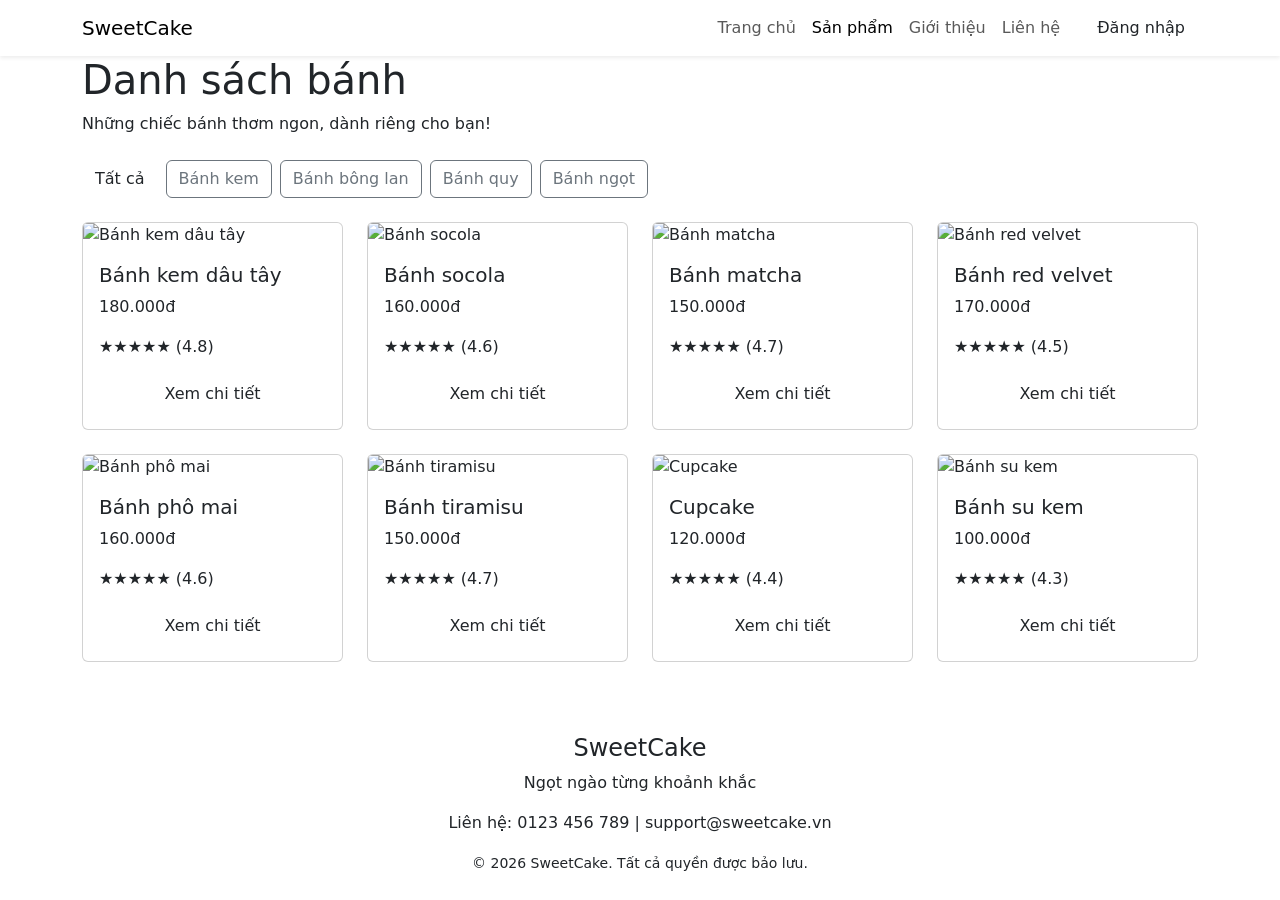
==== web-ban-banh-ngot/HTML/pages/chi-tiet-banh.html @ 32b467d9 "feat: Trang san pham" ====
<!DOCTYPE html>
<html lang="en">
<head>
    <meta charset="UTF-8">
    <meta name="viewport" content="width=device-width, initial-scale=1.0">
    <title>Chi tiết bánh - SweetCake</title>

    <link href="CSS/bootstrap.min.css" rel="stylesheet">
    <link rel="stylesheet" href="CSS/style.css">
</head>
<body>

    <nav class="navbar navbar-expand-lg navbar-light bg-white shadow-sm">
        <div class="container">
            <a class="navbar-brand logo" href="index.html">SweetCake</a>

            <button class="navbar-toggler" type="button"
                    data-bs-toggle="collapse" data-bs-target="#menu">
                <span class="navbar-toggler-icon"></span>
            </button>

            <div class="collapse navbar-collapse" id="menu">
                <ul class="navbar-nav ms-auto">
                    <li class="nav-item">
                        <a class="nav-link" href="index.html">Trang chủ</a>
                    </li>
                    <li class="nav-item">
                        <a class="nav-link active" href="danh-sach-banh.html">Sản phẩm</a>
                    </li>
                    <li class="nav-item">
                        <a class="nav-link" href="#">Giới thiệu</a>
                    </li>
                    <li class="nav-item">
                        <a class="nav-link" href="#">Liên hệ</a>
                    </li>
                </ul>

                <a href="#" class="btn btn-pink ms-lg-3">Đăng nhập</a>
            </div>
        </div>
    </nav>

    <div class="container mt-4">
        <p>
            <a href="index.html" class="text-decoration-none">Trang chủ</a>
            /
            <a href="danh-sach-banh.html" class="text-decoration-none">Sản phẩm</a>
            /
            <span id="duongDan">Chi tiết bánh</span>
        </p>
    </div>

    <div class="container my-4">
        <div class="row g-4">

            <div class="col-md-6">
                <div class="detail-image">
                    <img id="anhBanh"
                         src="https://images.unsplash.com/photo-1578985545062-69928b1d9587?auto=format&fit=crop&w=900&q=80"
                         class="img-fluid rounded" alt="Bánh">
                </div>
            </div>

            <div class="col-md-6">
                <h2 id="tenBanh">Bánh kem dâu tây</h2>

                <p class="rating">
                    <span id="saoBanh">★★★★★</span>
                    <span id="danhGiaNgan">(4.8) | Đã bán 120+</span>
                </p>

                <h3 class="price" id="giaBanh">180.000đ</h3>

                <p id="moTaNgan"></p>

                <hr>

                <h5>Thành phần</h5>
                <p id="thanhPhanNgan"></p>

                <h5>Kích thước</h5>
                <select class="form-select mb-3" id="kichThuoc">
                    <option value="0">Size 16cm</option>
                    <option value="1">Size 20cm</option>
                    <option value="2">Size 24cm</option>
                </select>

                <h5>Số lượng</h5>
                <div class="d-flex align-items-center gap-3 mb-4">
                    <button type="button" class="btn btn-outline-secondary"
                            onclick="thayDoiSoLuong(-1)">-</button>

                    <span id="soLuong">1</span>

                    <button type="button" class="btn btn-outline-secondary"
                            onclick="thayDoiSoLuong(1)">+</button>
                </div>

                <h4 class="mb-3">
                    Tổng tiền:
                    <span class="price" id="tongTien">180.000đ</span>
                </h4>

                <button type="button" class="btn btn-pink w-100 py-3"
                        onclick="themVaoGioHang()">
                    Thêm vào giỏ hàng
                </button>

                <p id="thongBao" class="mt-3 text-success"></p>
            </div>
        </div>

        <div class="card mt-5">
            <div class="card-body">
                <ul class="nav nav-tabs" role="tablist">
                    <li class="nav-item">
                        <button class="nav-link active" data-bs-toggle="tab"
                                data-bs-target="#moTa" type="button">
                            Mô tả
                        </button>
                    </li>

                    <li class="nav-item">
                        <button class="nav-link" data-bs-toggle="tab"
                                data-bs-target="#thanhPhan" type="button">
                            Thành phần
                        </button>
                    </li>

                    <li class="nav-item">
                        <button class="nav-link" data-bs-toggle="tab"
                                data-bs-target="#danhGia" type="button">
                            Đánh giá
                        </button>
                    </li>
                </ul>

                <div class="tab-content p-3">
                    <div class="tab-pane fade show active" id="moTa">
                        <h5 id="tenBanhMoTa">Bánh kem dâu tây SweetCake</h5>
                        <p id="moTaChiTiet"></p>
                    </div>

                    <div class="tab-pane fade" id="thanhPhan">
                        <h5>Thành phần bánh</h5>
                        <p id="thanhPhanChiTiet"></p>
                    </div>

                    <div class="tab-pane fade" id="danhGia">
                        <h5>Đánh giá của khách hàng</h5>
                        <p id="danhGia1"></p>
                        <p id="danhGia2"></p>
                        <p id="danhGia3"></p>
                    </div>
                </div>
            </div>
        </div>

        <div class="text-center mt-4">
            <a href="danh-sach-banh.html" class="btn btn-outline-secondary">
                Quay lại danh sách bánh
            </a>
        </div>
    </div>

    <footer class="footer mt-5">
        <div class="container text-center py-4">
            <h4 class="logo">SweetCake</h4>
            <p>Ngọt ngào từng khoảnh khắc</p>
            <p>Liên hệ: 0123 456 789 | support@sweetcake.vn</p>
            <small>© 2026 SweetCake. Tất cả quyền được bảo lưu.</small>
        </div>
    </footer>

    <script>
        let soLuong = 1;
        let banhHienTai;

        let danhSachBanh = {
            1: {
                ten: "Bánh kem dâu tây",
                gia: [180000, 250000, 350000],
                danhGia: " (4.8) | Đã bán 120+",
                moTa: "Bánh kem dâu tây có lớp kem tươi mềm mịn, cốt bánh bông lan thơm ngon và dâu tây tươi mọng nước. Bánh phù hợp cho sinh nhật, kỷ niệm và làm quà tặng.",
                thanhPhan: "Bột mì, trứng gà, sữa tươi, kem tươi, đường và dâu tây tươi.",
                anh: "https://images.unsplash.com/photo-1578985545062-69928b1d9587?auto=format&fit=crop&w=900&q=80",
                danhGia1: "★★★★★ Nguyễn Thị Mai: Bánh ngon, kem mềm, dâu tươi.",
                danhGia2: "★★★★★ Trần Văn Hùng: Bánh đẹp, giao hàng nhanh.",
                danhGia3: "★★★★☆ Lê Thị Thảo: Bánh thơm ngon, vừa miệng."
            },

            2: {
                ten: "Bánh socola",
                gia: [160000, 230000, 330000],
                danhGia: " (4.6) | Đã bán 95+",
                moTa: "Bánh socola có cốt bánh mềm xốp, vị cacao đậm đà và lớp kem socola béo mịn. Đây là lựa chọn phù hợp cho người yêu thích vị socola.",
                thanhPhan: "Bột mì, trứng gà, cacao, socola, sữa tươi, kem tươi và đường.",
                anh: "https://images.unsplash.com/photo-1606313564200-e75d5e30476c?auto=format&fit=crop&w=900&q=80",
                danhGia1: "★★★★★ Minh Anh: Socola thơm, bánh mềm.",
                danhGia2: "★★★★☆ Quốc Bảo: Vị bánh đậm đà.",
                danhGia3: "★★★★★ Thu Hà: Bánh đẹp và ngon."
            },

            3: {
                ten: "Bánh matcha",
                gia: [150000, 220000, 320000],
                danhGia: " (4.7) | Đã bán 80+",
                moTa: "Bánh matcha thơm vị trà xanh, có cốt bánh mềm mịn kết hợp với lớp kem béo nhẹ. Bánh có vị ngọt vừa phải và hương trà xanh đặc trưng.",
                thanhPhan: "Bột mì, trứng gà, bột matcha, sữa tươi, kem tươi và đường.",
                anh: "https://images.unsplash.com/photo-1571877227200-a0d98ea607e9?auto=format&fit=crop&w=900&q=80",
                danhGia1: "★★★★★ Ngọc Mai: Vị trà xanh thơm.",
                danhGia2: "★★★★☆ Thanh Tâm: Bánh mềm, không quá ngọt.",
                danhGia3: "★★★★★ Hải Yến: Hình thức đẹp."
            },

            4: {
                ten: "Bánh red velvet",
                gia: [170000, 240000, 340000],
                danhGia: " (4.5) | Đã bán 70+",
                moTa: "Bánh red velvet nổi bật với màu đỏ bắt mắt, cốt bánh mềm và lớp kem phô mai béo nhẹ. Bánh thích hợp cho các dịp đặc biệt.",
                thanhPhan: "Bột mì, trứng gà, cacao, sữa tươi, kem phô mai và đường.",
                anh: "https://images.unsplash.com/photo-1586788680434-30d324b2d46f?auto=format&fit=crop&w=900&q=80",
                danhGia1: "★★★★★ Bảo Trân: Bánh đẹp, kem ngon.",
                danhGia2: "★★★★☆ Hoàng Nam: Vị bánh vừa miệng.",
                danhGia3: "★★★★★ Kim Ngân: Rất thích lớp kem phô mai."
            },

            5: {
                ten: "Bánh phô mai",
                gia: [160000, 230000, 330000],
                danhGia: " (4.6) | Đã bán 65+",
                moTa: "Bánh phô mai có kết cấu mềm mịn, vị béo thơm và độ ngọt hài hòa. Bánh thích hợp dùng trong các buổi trà chiều hoặc làm quà.",
                thanhPhan: "Phô mai, trứng gà, sữa tươi, kem tươi, bột mì và đường.",
                anh: "https://images.unsplash.com/photo-1533134242443-d4fd215305ad?auto=format&fit=crop&w=900&q=80",
                danhGia1: "★★★★★ Thu Trang: Bánh béo thơm.",
                danhGia2: "★★★★☆ Đức Anh: Vị phô mai rõ.",
                danhGia3: "★★★★★ Mỹ Linh: Bánh mềm, ngon."
            },

            6: {
                ten: "Bánh tiramisu",
                gia: [150000, 220000, 320000],
                danhGia: " (4.7) | Đã bán 75+",
                moTa: "Bánh tiramisu kết hợp lớp bánh mềm với kem mịn và hương cà phê đặc trưng. Bánh có vị thơm béo, phù hợp với người yêu thích món tráng miệng kiểu Ý.",
                thanhPhan: "Bánh bông lan, cà phê, phô mai mascarpone, trứng, kem tươi và cacao.",
                anh: "https://images.unsplash.com/photo-1571115177098-24ec42ed204d?auto=format&fit=crop&w=900&q=80",
                danhGia1: "★★★★★ Phương Thảo: Kem mịn, thơm cà phê.",
                danhGia2: "★★★★☆ Tuấn Kiệt: Bánh ngon, vị vừa.",
                danhGia3: "★★★★★ Ngọc Hân: Rất đáng thử."
            },

            7: {
                ten: "Cupcake",
                gia: [120000, 180000, 250000],
                danhGia: " (4.4) | Đã bán 60+",
                moTa: "Cupcake là những chiếc bánh nhỏ xinh với cốt bánh mềm và lớp kem trang trí đẹp mắt. Phù hợp cho tiệc sinh nhật, tiệc trà và quà tặng.",
                thanhPhan: "Bột mì, trứng gà, sữa tươi, bơ, đường và kem trang trí.",
                anh: "https://images.unsplash.com/photo-1488477181946-6428a0291777?auto=format&fit=crop&w=900&q=80",
                danhGia1: "★★★★★ Khánh Vy: Bánh nhỏ xinh.",
                danhGia2: "★★★★☆ Gia Huy: Kem thơm, bánh mềm.",
                danhGia3: "★★★★☆ Mai Phương: Phù hợp làm quà."
            },

            8: {
                ten: "Bánh su kem",
                gia: [100000, 160000, 230000],
                danhGia: " (4.3) | Đã bán 55+",
                moTa: "Bánh su kem có lớp vỏ mềm nhẹ, bên trong là phần nhân kem béo mịn. Bánh thích hợp làm món ăn nhẹ hoặc dùng trong các buổi tiệc.",
                thanhPhan: "Bột mì, trứng gà, bơ, sữa tươi, kem sữa và đường.",
                anh: "https://images.unsplash.com/photo-1551024506-0bccd828d307?auto=format&fit=crop&w=900&q=80",
                danhGia1: "★★★★★ Minh Thư: Nhân kem thơm.",
                danhGia2: "★★★★☆ Quốc Khánh: Bánh mềm, dễ ăn.",
                danhGia3: "★★★★☆ Ngọc Trâm: Phù hợp ăn nhẹ."
            }
        };

        let thamSo = new URLSearchParams(window.location.search);
        let maBanh = thamSo.get("id");

        if (!danhSachBanh[maBanh]) {
            window.location.href = "danh-sach-banh.html";
        } else {
            banhHienTai = danhSachBanh[maBanh];
            hienThiBanh();
        }

        function hienThiBanh() {
            document.title = banhHienTai.ten + " - SweetCake";

            document.getElementById("tenBanh").innerText = banhHienTai.ten;
            document.getElementById("duongDan").innerText = banhHienTai.ten;
            document.getElementById("tenBanhMoTa").innerText = banhHienTai.ten;

            document.getElementById("anhBanh").src = banhHienTai.anh;
            document.getElementById("anhBanh").alt = banhHienTai.ten;

            document.getElementById("danhGiaNgan").innerText = banhHienTai.danhGia;
            document.getElementById("moTaNgan").innerText = banhHienTai.moTa;
            document.getElementById("thanhPhanNgan").innerText = banhHienTai.thanhPhan;

            document.getElementById("moTaChiTiet").innerText = banhHienTai.moTa;
            document.getElementById("thanhPhanChiTiet").innerText = banhHienTai.thanhPhan;

            document.getElementById("danhGia1").innerText = banhHienTai.danhGia1;
            document.getElementById("danhGia2").innerText = banhHienTai.danhGia2;
            document.getElementById("danhGia3").innerText = banhHienTai.danhGia3;

            capNhatTongTien();
        }

        function thayDoiSoLuong(giaTri) {
            soLuong = soLuong + giaTri;

            if (soLuong < 1) {
                soLuong = 1;
            }

            document.getElementById("soLuong").innerText = soLuong;
            capNhatTongTien();
        }

        function capNhatTongTien() {
            let kichThuoc = Number(document.getElementById("kichThuoc").value);
            let gia = banhHienTai.gia[kichThuoc];
            let tongTien = gia * soLuong;

            document.getElementById("giaBanh").innerText =
                gia.toLocaleString("vi-VN") + "đ";

            document.getElementById("tongTien").innerText =
                tongTien.toLocaleString("vi-VN") + "đ";
        }

        document.getElementById("kichThuoc").addEventListener("change", function() {
            capNhatTongTien();
        });

        function themVaoGioHang() {
            document.getElementById("thongBao").innerText =
                "Đã thêm " + soLuong + " " + banhHienTai.ten +
                " vào giỏ hàng!";
        }
    </script>

    <script src="https://cdn.jsdelivr.net/npm/bootstrap@5.3.2/dist/js/bootstrap.bundle.min.js"></script>
</body>
</html>
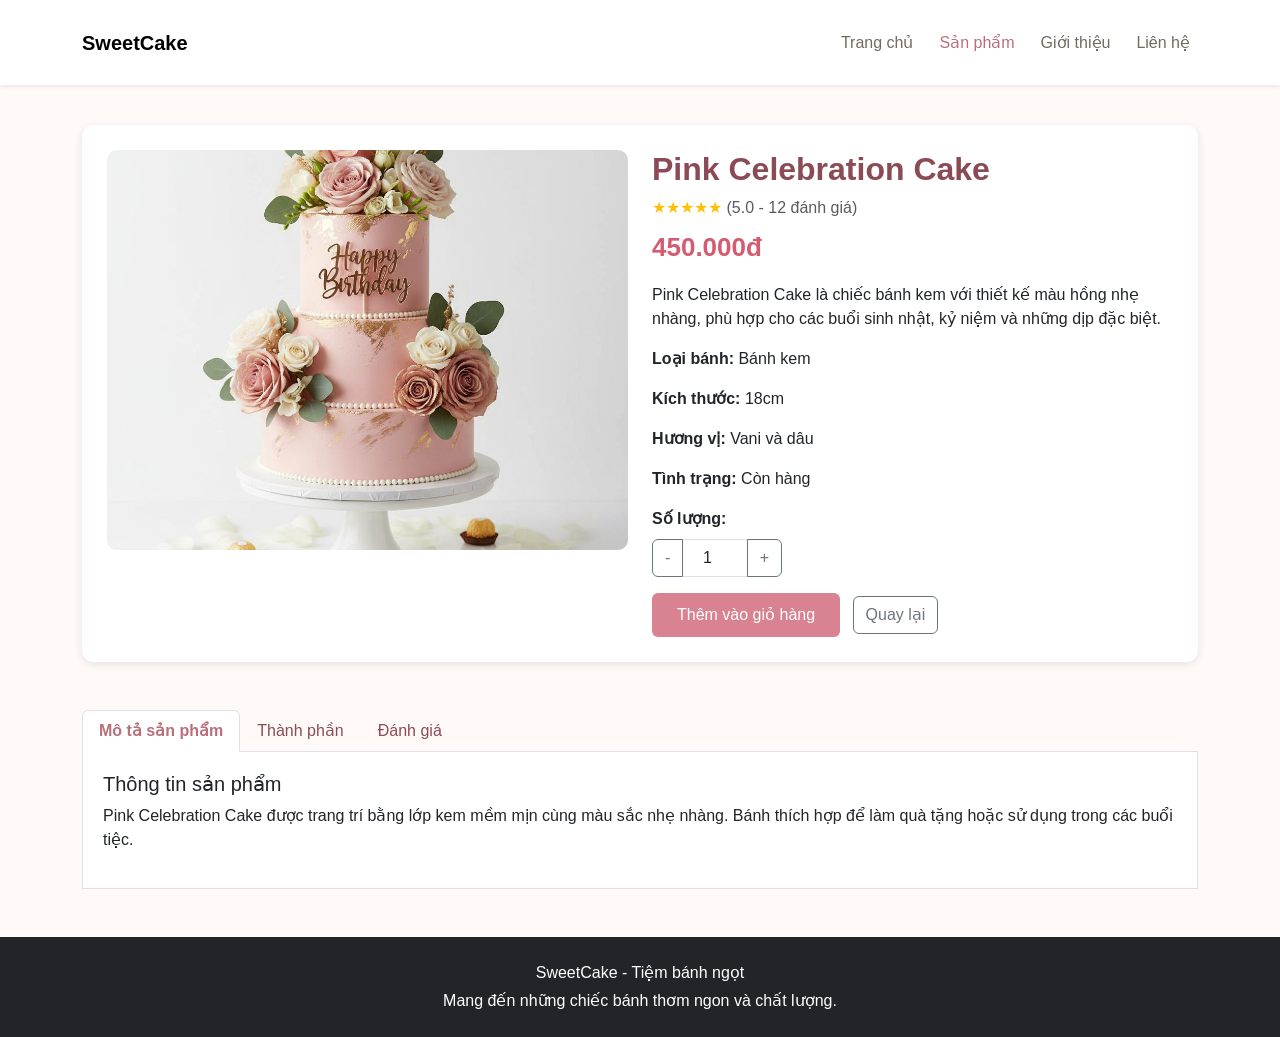
==== commit 7b94083e: "feat: Them trang danh sach va chi tiet banh" ====
--- a/web-ban-banh-ngot/HTML/pages/chi-tiet-banh.html
+++ b/web-ban-banh-ngot/HTML/pages/chi-tiet-banh.html
@@ -1,347 +1,285 @@
+
 <!DOCTYPE html>
-<html lang="en">
+<html lang="vi">
 <head>
     <meta charset="UTF-8">
     <meta name="viewport" content="width=device-width, initial-scale=1.0">
     <title>Chi tiết bánh - SweetCake</title>
 
-    <link href="CSS/bootstrap.min.css" rel="stylesheet">
-    <link rel="stylesheet" href="CSS/style.css">
+    <link rel="stylesheet" href="../../CSS/bootstrap.min.css">
+
+    <link rel="stylesheet" href="../../CSS/styles.css">
+
+    <script src="../../JS/bootstrap.bundle.min.js"></script>
+
+    <style>
+        body {
+            background-color: #fffaf7;
+        }
+
+        .product-detail {
+            background-color: white;
+            border-radius: 12px;
+            padding: 25px;
+            margin-top: 40px;
+            box-shadow: 0 2px 10px rgba(0, 0, 0, 0.1);
+        }
+
+        .product-image {
+            width: 100%;
+            height: 400px;
+            object-fit: cover;
+            border-radius: 10px;
+        }
+
+        .product-title {
+            color: #8b4b55;
+            font-weight: bold;
+        }
+
+        .product-price {
+            color: #d45b70;
+            font-size: 26px;
+            font-weight: bold;
+        }
+
+        .btn-cart {
+            background-color: #d98291;
+            color: white;
+            border: none;
+            padding: 10px 25px;
+        }
+
+        .btn-cart:hover {
+            background-color: #bd6273;
+            color: white;
+        }
+
+        .quantity-box {
+            width: 130px;
+        }
+
+        .nav-tabs .nav-link {
+            color: #8b4b55;
+        }
+
+        .nav-tabs .nav-link.active {
+            color: #d45b70;
+            font-weight: bold;
+        }
+
+        .detail-content {
+            padding: 20px;
+            background-color: white;
+            border: 1px solid #dee2e6;
+            border-top: none;
+        }
+    </style>
+
+    <script>
+        // Thay đổi số lượng bánh
+        function changeQuantity(number) {
+            let quantity = document.getElementById('quantity');
+            let currentQuantity = Number(quantity.value);
+
+            currentQuantity += number;
+
+            if (currentQuantity < 1) {
+                currentQuantity = 1;
+            }
+
+            quantity.value = currentQuantity;
+        }
+
+        // Thêm bánh vào giỏ hàng
+        function addToCart() {
+            let quantity = Number(document.getElementById('quantity').value);
+
+            if (quantity < 1 || !Number.isInteger(quantity)) {
+                alert('Vui lòng nhập số lượng hợp lệ!');
+                return;
+            }
+
+            alert('Đã thêm ' + quantity + ' Pink Celebration Cake vào giỏ hàng!');
+        }
+    </script>
+
 </head>
+
 <body>
 
-    <nav class="navbar navbar-expand-lg navbar-light bg-white shadow-sm">
-        <div class="container">
-            <a class="navbar-brand logo" href="index.html">SweetCake</a>
-
-            <button class="navbar-toggler" type="button"
-                    data-bs-toggle="collapse" data-bs-target="#menu">
-                <span class="navbar-toggler-icon"></span>
-            </button>
-
-            <div class="collapse navbar-collapse" id="menu">
-                <ul class="navbar-nav ms-auto">
-                    <li class="nav-item">
-                        <a class="nav-link" href="index.html">Trang chủ</a>
-                    </li>
-                    <li class="nav-item">
-                        <a class="nav-link active" href="danh-sach-banh.html">Sản phẩm</a>
-                    </li>
-                    <li class="nav-item">
-                        <a class="nav-link" href="#">Giới thiệu</a>
-                    </li>
-                    <li class="nav-item">
-                        <a class="nav-link" href="#">Liên hệ</a>
-                    </li>
-                </ul>
-
-                <a href="#" class="btn btn-pink ms-lg-3">Đăng nhập</a>
+    <!-- HEADER -->
+    <header>
+        <nav class="navbar navbar-expand-lg navbar-light bg-white shadow-sm">
+            <div class="container">
+                <a class="navbar-brand fw-bold" href="../index.html">
+                    SweetCake
+                </a>
+
+                <button class="navbar-toggler" type="button"
+                    data-bs-toggle="collapse" data-bs-target="#navbarMenu">
+                    <span class="navbar-toggler-icon"></span>
+                </button>
+
+                <div class="collapse navbar-collapse" id="navbarMenu">
+                    <ul class="navbar-nav ms-auto">
+                        <li class="nav-item">
+                            <a class="nav-link" href="../index.html">Trang chủ</a>
+                        </li>
+                        <li class="nav-item">
+                            <a class="nav-link active" href="danh-sach-banh.html">Sản phẩm</a>
+                        </li>
+                        <li class="nav-item">
+                            <a class="nav-link" href="../index.html#gioithieu">Giới thiệu</a>
+                        </li>
+                        <li class="nav-item">
+                            <a class="nav-link" href="../index.html#lienhe">Liên hệ</a>
+                        </li>
+                    </ul>
+                </div>
+            </div>
+        </nav>
+    </header>
+
+    <!-- CHI TIẾT SẢN PHẨM -->
+    <main class="container">
+
+        <div class="product-detail">
+            <div class="row g-4">
+
+                <!-- HÌNH ẢNH -->
+                <div class="col-md-6">
+                    <img src="../../img/birthday.jfif"
+                        alt="Pink Celebration Cake" class="product-image">
+                </div>
+
+                <!-- THÔNG TIN -->
+                <div class="col-md-6">
+                    <h2 class="product-title">Pink Celebration Cake</h2>
+
+                    <p class="text-warning mb-2">
+                        ★★★★★
+                        <span class="text-muted">(5.0 - 12 đánh giá)</span>
+                    </p>
+
+                    <p class="product-price">450.000đ</p>
+
+                    <p>
+                        Pink Celebration Cake là chiếc bánh kem với thiết kế
+                        màu hồng nhẹ nhàng, phù hợp cho các buổi sinh nhật,
+                        kỷ niệm và những dịp đặc biệt.
+                    </p>
+
+                    <p><strong>Loại bánh:</strong> Bánh kem</p>
+                    <p><strong>Kích thước:</strong> 18cm</p>
+                    <p><strong>Hương vị:</strong> Vani và dâu</p>
+                    <p><strong>Tình trạng:</strong> Còn hàng</p>
+
+                    <div class="mb-3">
+                        <label class="form-label fw-bold">Số lượng:</label>
+
+                        <div class="input-group quantity-box">
+                            <button class="btn btn-outline-secondary"
+                                onclick="changeQuantity(-1)">-</button>
+
+                            <input type="number" id="quantity"
+                                class="form-control text-center" value="1" min="1">
+
+                            <button class="btn btn-outline-secondary"
+                                onclick="changeQuantity(1)">+</button>
+                        </div>
+                    </div>
+
+                    <button class="btn btn-cart" onclick="addToCart()">
+                        Thêm vào giỏ hàng
+                    </button>
+
+                    <a href="danh-sach-banh.html"
+                        class="btn btn-outline-secondary ms-2">
+                        Quay lại
+                    </a>
+                </div>
             </div>
         </div>
-    </nav>
-
-    <div class="container mt-4">
-        <p>
-            <a href="index.html" class="text-decoration-none">Trang chủ</a>
-            /
-            <a href="danh-sach-banh.html" class="text-decoration-none">Sản phẩm</a>
-            /
-            <span id="duongDan">Chi tiết bánh</span>
-        </p>
-    </div>
-
-    <div class="container my-4">
-        <div class="row g-4">
-
-            <div class="col-md-6">
-                <div class="detail-image">
-                    <img id="anhBanh"
-                         src="https://images.unsplash.com/photo-1578985545062-69928b1d9587?auto=format&fit=crop&w=900&q=80"
-                         class="img-fluid rounded" alt="Bánh">
-                </div>
-            </div>
-
-            <div class="col-md-6">
-                <h2 id="tenBanh">Bánh kem dâu tây</h2>
-
-                <p class="rating">
-                    <span id="saoBanh">★★★★★</span>
-                    <span id="danhGiaNgan">(4.8) | Đã bán 120+</span>
-                </p>
-
-                <h3 class="price" id="giaBanh">180.000đ</h3>
-
-                <p id="moTaNgan"></p>
-
-                <hr>
-
-                <h5>Thành phần</h5>
-                <p id="thanhPhanNgan"></p>
-
-                <h5>Kích thước</h5>
-                <select class="form-select mb-3" id="kichThuoc">
-                    <option value="0">Size 16cm</option>
-                    <option value="1">Size 20cm</option>
-                    <option value="2">Size 24cm</option>
-                </select>
-
-                <h5>Số lượng</h5>
-                <div class="d-flex align-items-center gap-3 mb-4">
-                    <button type="button" class="btn btn-outline-secondary"
-                            onclick="thayDoiSoLuong(-1)">-</button>
-
-                    <span id="soLuong">1</span>
-
-                    <button type="button" class="btn btn-outline-secondary"
-                            onclick="thayDoiSoLuong(1)">+</button>
-                </div>
-
-                <h4 class="mb-3">
-                    Tổng tiền:
-                    <span class="price" id="tongTien">180.000đ</span>
-                </h4>
-
-                <button type="button" class="btn btn-pink w-100 py-3"
-                        onclick="themVaoGioHang()">
-                    Thêm vào giỏ hàng
-                </button>
-
-                <p id="thongBao" class="mt-3 text-success"></p>
+
+        <!-- THÔNG TIN CHI TIẾT -->
+        <div class="mt-5 mb-5">
+
+            <ul class="nav nav-tabs" id="productTab">
+                <li class="nav-item">
+                    <button class="nav-link active" data-bs-toggle="tab"
+                        data-bs-target="#description">
+                        Mô tả sản phẩm
+                    </button>
+                </li>
+
+                <li class="nav-item">
+                    <button class="nav-link" data-bs-toggle="tab"
+                        data-bs-target="#ingredients">
+                        Thành phần
+                    </button>
+                </li>
+
+                <li class="nav-item">
+                    <button class="nav-link" data-bs-toggle="tab"
+                        data-bs-target="#reviews">
+                        Đánh giá
+                    </button>
+                </li>
+            </ul>
+
+            <div class="tab-content detail-content">
+
+                <!-- MÔ TẢ -->
+                <div class="tab-pane fade show active" id="description">
+                    <h5>Thông tin sản phẩm</h5>
+                    <p>
+                        Pink Celebration Cake được trang trí bằng lớp kem
+                        mềm mịn cùng màu sắc nhẹ nhàng. Bánh thích hợp để
+                        làm quà tặng hoặc sử dụng trong các buổi tiệc.
+                    </p>
+                </div>
+
+                <!-- THÀNH PHẦN -->
+                <div class="tab-pane fade" id="ingredients">
+                    <h5>Thành phần bánh</h5>
+                    <ul>
+                        <li>Bột mì</li>
+                        <li>Trứng gà</li>
+                        <li>Sữa tươi</li>
+                        <li>Đường</li>
+                        <li>Kem tươi</li>
+                        <li>Hương vani</li>
+                        <li>Dâu tây</li>
+                    </ul>
+                </div>
+
+                <!-- ĐÁNH GIÁ -->
+                <div class="tab-pane fade" id="reviews">
+                    <h5>Đánh giá sản phẩm</h5>
+
+                    <div class="border-bottom py-2">
+                        <strong>Nguyễn Minh Anh</strong>
+                        <p class="text-warning mb-1">★★★★★</p>
+                        <p>Bánh đẹp, vị ngọt vừa phải và rất ngon.</p>
+                    </div>
+
+                    <div class="border-bottom py-2">
+                        <strong>Trần Hoàng</strong>
+                        <p class="text-warning mb-1">★★★★★</p>
+                        <p>Bánh được trang trí đẹp, giao hàng cẩn thận.</p>
+                    </div>
+                </div>
+
             </div>
         </div>
-
-        <div class="card mt-5">
-            <div class="card-body">
-                <ul class="nav nav-tabs" role="tablist">
-                    <li class="nav-item">
-                        <button class="nav-link active" data-bs-toggle="tab"
-                                data-bs-target="#moTa" type="button">
-                            Mô tả
-                        </button>
-                    </li>
-
-                    <li class="nav-item">
-                        <button class="nav-link" data-bs-toggle="tab"
-                                data-bs-target="#thanhPhan" type="button">
-                            Thành phần
-                        </button>
-                    </li>
-
-                    <li class="nav-item">
-                        <button class="nav-link" data-bs-toggle="tab"
-                                data-bs-target="#danhGia" type="button">
-                            Đánh giá
-                        </button>
-                    </li>
-                </ul>
-
-                <div class="tab-content p-3">
-                    <div class="tab-pane fade show active" id="moTa">
-                        <h5 id="tenBanhMoTa">Bánh kem dâu tây SweetCake</h5>
-                        <p id="moTaChiTiet"></p>
-                    </div>
-
-                    <div class="tab-pane fade" id="thanhPhan">
-                        <h5>Thành phần bánh</h5>
-                        <p id="thanhPhanChiTiet"></p>
-                    </div>
-
-                    <div class="tab-pane fade" id="danhGia">
-                        <h5>Đánh giá của khách hàng</h5>
-                        <p id="danhGia1"></p>
-                        <p id="danhGia2"></p>
-                        <p id="danhGia3"></p>
-                    </div>
-                </div>
-            </div>
-        </div>
-
-        <div class="text-center mt-4">
-            <a href="danh-sach-banh.html" class="btn btn-outline-secondary">
-                Quay lại danh sách bánh
-            </a>
-        </div>
-    </div>
-
-    <footer class="footer mt-5">
-        <div class="container text-center py-4">
-            <h4 class="logo">SweetCake</h4>
-            <p>Ngọt ngào từng khoảnh khắc</p>
-            <p>Liên hệ: 0123 456 789 | support@sweetcake.vn</p>
-            <small>© 2026 SweetCake. Tất cả quyền được bảo lưu.</small>
-        </div>
+    </main>
+
+    <!-- FOOTER -->
+    <footer class="bg-dark text-white text-center py-4 mt-5">
+        <p class="mb-1">SweetCake - Tiệm bánh ngọt</p>
+        <p class="mb-0">Mang đến những chiếc bánh thơm ngon và chất lượng.</p>
     </footer>
 
-    <script>
-        let soLuong = 1;
-        let banhHienTai;
-
-        let danhSachBanh = {
-            1: {
-                ten: "Bánh kem dâu tây",
-                gia: [180000, 250000, 350000],
-                danhGia: " (4.8) | Đã bán 120+",
-                moTa: "Bánh kem dâu tây có lớp kem tươi mềm mịn, cốt bánh bông lan thơm ngon và dâu tây tươi mọng nước. Bánh phù hợp cho sinh nhật, kỷ niệm và làm quà tặng.",
-                thanhPhan: "Bột mì, trứng gà, sữa tươi, kem tươi, đường và dâu tây tươi.",
-                anh: "https://images.unsplash.com/photo-1578985545062-69928b1d9587?auto=format&fit=crop&w=900&q=80",
-                danhGia1: "★★★★★ Nguyễn Thị Mai: Bánh ngon, kem mềm, dâu tươi.",
-                danhGia2: "★★★★★ Trần Văn Hùng: Bánh đẹp, giao hàng nhanh.",
-                danhGia3: "★★★★☆ Lê Thị Thảo: Bánh thơm ngon, vừa miệng."
-            },
-
-            2: {
-                ten: "Bánh socola",
-                gia: [160000, 230000, 330000],
-                danhGia: " (4.6) | Đã bán 95+",
-                moTa: "Bánh socola có cốt bánh mềm xốp, vị cacao đậm đà và lớp kem socola béo mịn. Đây là lựa chọn phù hợp cho người yêu thích vị socola.",
-                thanhPhan: "Bột mì, trứng gà, cacao, socola, sữa tươi, kem tươi và đường.",
-                anh: "https://images.unsplash.com/photo-1606313564200-e75d5e30476c?auto=format&fit=crop&w=900&q=80",
-                danhGia1: "★★★★★ Minh Anh: Socola thơm, bánh mềm.",
-                danhGia2: "★★★★☆ Quốc Bảo: Vị bánh đậm đà.",
-                danhGia3: "★★★★★ Thu Hà: Bánh đẹp và ngon."
-            },
-
-            3: {
-                ten: "Bánh matcha",
-                gia: [150000, 220000, 320000],
-                danhGia: " (4.7) | Đã bán 80+",
-                moTa: "Bánh matcha thơm vị trà xanh, có cốt bánh mềm mịn kết hợp với lớp kem béo nhẹ. Bánh có vị ngọt vừa phải và hương trà xanh đặc trưng.",
-                thanhPhan: "Bột mì, trứng gà, bột matcha, sữa tươi, kem tươi và đường.",
-                anh: "https://images.unsplash.com/photo-1571877227200-a0d98ea607e9?auto=format&fit=crop&w=900&q=80",
-                danhGia1: "★★★★★ Ngọc Mai: Vị trà xanh thơm.",
-                danhGia2: "★★★★☆ Thanh Tâm: Bánh mềm, không quá ngọt.",
-                danhGia3: "★★★★★ Hải Yến: Hình thức đẹp."
-            },
-
-            4: {
-                ten: "Bánh red velvet",
-                gia: [170000, 240000, 340000],
-                danhGia: " (4.5) | Đã bán 70+",
-                moTa: "Bánh red velvet nổi bật với màu đỏ bắt mắt, cốt bánh mềm và lớp kem phô mai béo nhẹ. Bánh thích hợp cho các dịp đặc biệt.",
-                thanhPhan: "Bột mì, trứng gà, cacao, sữa tươi, kem phô mai và đường.",
-                anh: "https://images.unsplash.com/photo-1586788680434-30d324b2d46f?auto=format&fit=crop&w=900&q=80",
-                danhGia1: "★★★★★ Bảo Trân: Bánh đẹp, kem ngon.",
-                danhGia2: "★★★★☆ Hoàng Nam: Vị bánh vừa miệng.",
-                danhGia3: "★★★★★ Kim Ngân: Rất thích lớp kem phô mai."
-            },
-
-            5: {
-                ten: "Bánh phô mai",
-                gia: [160000, 230000, 330000],
-                danhGia: " (4.6) | Đã bán 65+",
-                moTa: "Bánh phô mai có kết cấu mềm mịn, vị béo thơm và độ ngọt hài hòa. Bánh thích hợp dùng trong các buổi trà chiều hoặc làm quà.",
-                thanhPhan: "Phô mai, trứng gà, sữa tươi, kem tươi, bột mì và đường.",
-                anh: "https://images.unsplash.com/photo-1533134242443-d4fd215305ad?auto=format&fit=crop&w=900&q=80",
-                danhGia1: "★★★★★ Thu Trang: Bánh béo thơm.",
-                danhGia2: "★★★★☆ Đức Anh: Vị phô mai rõ.",
-                danhGia3: "★★★★★ Mỹ Linh: Bánh mềm, ngon."
-            },
-
-            6: {
-                ten: "Bánh tiramisu",
-                gia: [150000, 220000, 320000],
-                danhGia: " (4.7) | Đã bán 75+",
-                moTa: "Bánh tiramisu kết hợp lớp bánh mềm với kem mịn và hương cà phê đặc trưng. Bánh có vị thơm béo, phù hợp với người yêu thích món tráng miệng kiểu Ý.",
-                thanhPhan: "Bánh bông lan, cà phê, phô mai mascarpone, trứng, kem tươi và cacao.",
-                anh: "https://images.unsplash.com/photo-1571115177098-24ec42ed204d?auto=format&fit=crop&w=900&q=80",
-                danhGia1: "★★★★★ Phương Thảo: Kem mịn, thơm cà phê.",
-                danhGia2: "★★★★☆ Tuấn Kiệt: Bánh ngon, vị vừa.",
-                danhGia3: "★★★★★ Ngọc Hân: Rất đáng thử."
-            },
-
-            7: {
-                ten: "Cupcake",
-                gia: [120000, 180000, 250000],
-                danhGia: " (4.4) | Đã bán 60+",
-                moTa: "Cupcake là những chiếc bánh nhỏ xinh với cốt bánh mềm và lớp kem trang trí đẹp mắt. Phù hợp cho tiệc sinh nhật, tiệc trà và quà tặng.",
-                thanhPhan: "Bột mì, trứng gà, sữa tươi, bơ, đường và kem trang trí.",
-                anh: "https://images.unsplash.com/photo-1488477181946-6428a0291777?auto=format&fit=crop&w=900&q=80",
-                danhGia1: "★★★★★ Khánh Vy: Bánh nhỏ xinh.",
-                danhGia2: "★★★★☆ Gia Huy: Kem thơm, bánh mềm.",
-                danhGia3: "★★★★☆ Mai Phương: Phù hợp làm quà."
-            },
-
-            8: {
-                ten: "Bánh su kem",
-                gia: [100000, 160000, 230000],
-                danhGia: " (4.3) | Đã bán 55+",
-                moTa: "Bánh su kem có lớp vỏ mềm nhẹ, bên trong là phần nhân kem béo mịn. Bánh thích hợp làm món ăn nhẹ hoặc dùng trong các buổi tiệc.",
-                thanhPhan: "Bột mì, trứng gà, bơ, sữa tươi, kem sữa và đường.",
-                anh: "https://images.unsplash.com/photo-1551024506-0bccd828d307?auto=format&fit=crop&w=900&q=80",
-                danhGia1: "★★★★★ Minh Thư: Nhân kem thơm.",
-                danhGia2: "★★★★☆ Quốc Khánh: Bánh mềm, dễ ăn.",
-                danhGia3: "★★★★☆ Ngọc Trâm: Phù hợp ăn nhẹ."
-            }
-        };
-
-        let thamSo = new URLSearchParams(window.location.search);
-        let maBanh = thamSo.get("id");
-
-        if (!danhSachBanh[maBanh]) {
-            window.location.href = "danh-sach-banh.html";
-        } else {
-            banhHienTai = danhSachBanh[maBanh];
-            hienThiBanh();
-        }
-
-        function hienThiBanh() {
-            document.title = banhHienTai.ten + " - SweetCake";
-
-            document.getElementById("tenBanh").innerText = banhHienTai.ten;
-            document.getElementById("duongDan").innerText = banhHienTai.ten;
-            document.getElementById("tenBanhMoTa").innerText = banhHienTai.ten;
-
-            document.getElementById("anhBanh").src = banhHienTai.anh;
-            document.getElementById("anhBanh").alt = banhHienTai.ten;
-
-            document.getElementById("danhGiaNgan").innerText = banhHienTai.danhGia;
-            document.getElementById("moTaNgan").innerText = banhHienTai.moTa;
-            document.getElementById("thanhPhanNgan").innerText = banhHienTai.thanhPhan;
-
-            document.getElementById("moTaChiTiet").innerText = banhHienTai.moTa;
-            document.getElementById("thanhPhanChiTiet").innerText = banhHienTai.thanhPhan;
-
-            document.getElementById("danhGia1").innerText = banhHienTai.danhGia1;
-            document.getElementById("danhGia2").innerText = banhHienTai.danhGia2;
-            document.getElementById("danhGia3").innerText = banhHienTai.danhGia3;
-
-            capNhatTongTien();
-        }
-
-        function thayDoiSoLuong(giaTri) {
-            soLuong = soLuong + giaTri;
-
-            if (soLuong < 1) {
-                soLuong = 1;
-            }
-
-            document.getElementById("soLuong").innerText = soLuong;
-            capNhatTongTien();
-        }
-
-        function capNhatTongTien() {
-            let kichThuoc = Number(document.getElementById("kichThuoc").value);
-            let gia = banhHienTai.gia[kichThuoc];
-            let tongTien = gia * soLuong;
-
-            document.getElementById("giaBanh").innerText =
-                gia.toLocaleString("vi-VN") + "đ";
-
-            document.getElementById("tongTien").innerText =
-                tongTien.toLocaleString("vi-VN") + "đ";
-        }
-
-        document.getElementById("kichThuoc").addEventListener("change", function() {
-            capNhatTongTien();
-        });
-
-        function themVaoGioHang() {
-            document.getElementById("thongBao").innerText =
-                "Đã thêm " + soLuong + " " + banhHienTai.ten +
-                " vào giỏ hàng!";
-        }
-    </script>
-
-    <script src="https://cdn.jsdelivr.net/npm/bootstrap@5.3.2/dist/js/bootstrap.bundle.min.js"></script>
 </body>
 </html>
--- a/web-ban-banh-ngot/CSS/styles.css
+++ b/web-ban-banh-ngot/CSS/styles.css
@@ -0,0 +1,681 @@
+:root {
+    --pink: #B96F79;
+    --pink-dark: #a85b66;
+    --brown: #756961;
+    --cream: #F8F1E9;
+    --lavender: #e5cff5;
+}
+
+* {
+    box-sizing: border-box;
+}
+
+body {
+    margin: 0;
+    font-family: Arial, sans-serif;
+}
+
+.container-fluid {
+    width: 100%;
+}
+
+/* NAVBAR */
+.navbar {
+    width: 100%;
+    min-height: 85px;
+    background: white !important;
+}
+
+.navbar-brand img {
+    width: 160px;
+    height: auto;
+}
+
+.sweete {
+    font-family: 'Gill Sans', 'Gill Sans MT', Calibri, 'Trebuchet MS', sans-serif;
+    font-size: 25px;
+    font-weight: bold;
+    color: var(--pink);
+    margin-right: 60px;
+}
+
+.sweete:hover {
+    color: var(--pink-dark);
+}
+
+.navbar-nav {
+    gap: 30px;
+}
+
+.nav-link {
+    font-size: 18px;
+    font-weight: 500;
+    color: var(--brown);
+}
+
+.nav-link:hover,
+.nav-link.active {
+    color: var(--pink) !important;
+}
+
+.dropdown-menu {
+    min-width: 220px;
+    padding: 12px 0;
+    border: 1px solid #eee;
+    border-radius: 8px;
+}
+
+.dropdown-item {
+    font-size: 16px;
+    padding: 12px 20px;
+    color: var(--brown);
+}
+
+.dropdown-item:hover {
+    background: #f8d7eb;
+    color: var(--pink);
+}
+
+.search-box {
+    display: flex;
+    align-items: center;
+    gap: 8px;
+    margin-left: auto;
+    margin-right: 20px;
+}
+
+.search-box input {
+    width: 200px;
+    min-width: 0;
+    height: 45px;
+    font-size: 16px;
+    border-radius: 8px;
+}
+
+.search-box .form-control {
+    margin-right: 0 !important;
+}
+
+.search-box button {
+    height: 45px;
+    font-size: 16px;
+    white-space: nowrap;
+}
+
+.btn-outline-success {
+    background: var(--pink);
+    color: white;
+    border: none;
+    border-radius: 12px;
+    padding: 8px 16px;
+}
+
+.btn-outline-success:hover,
+.btn-outline-success:focus {
+    background: var(--pink-dark);
+    color: white;
+}
+
+.user-actions {
+    display: flex;
+    align-items: center;
+    gap: 25px;
+    margin-left: 10px;
+    flex-shrink: 0;
+}
+
+.cart-icon {
+    font-size: 28px;
+    color: #222;
+    text-decoration: none;
+}
+
+.cart-icon:hover {
+    color: var(--pink);
+}
+
+.btn-login {
+    display: flex;
+    align-items: center;
+    gap: 12px;
+    padding: 8px 16px;
+    background: var(--pink-dark);
+    color: white;
+    border-radius: 12px;
+    text-decoration: none;
+    font-size: 16px;
+    font-weight: bold;
+    white-space: nowrap;
+}
+
+.btn-login:hover {
+    background: var(--brown);
+    color: white;
+}
+
+/* BANNER */
+.banner {
+    position: relative;
+    width: 100%;
+    height: 350px;
+    background: #f6c9eb;
+    display: flex;
+    align-items: center;
+    justify-content: center;
+    overflow: hidden;
+}
+
+.banner-content {
+    position: relative;
+    z-index: 2;
+    max-width: 60%;
+    text-align: center;
+}
+
+.banner-content h1 {
+    font-family: Georgia, serif;
+    font-size: 52px;
+    color: #c69c6d;
+    margin-bottom: 20px;
+}
+
+.banner-content p {
+    font-size: 20px;
+    line-height: 1.5;
+    margin-bottom: 25px;
+}
+
+.btn-shop {
+    display: inline-block;
+    padding: 12px 45px;
+    background: white;
+    color: #b77da1;
+    border-radius: 30px;
+    text-decoration: none;
+    font-size: 25px;
+    transition: background .3s, color .3s;
+}
+
+.btn-shop:hover {
+    background: var(--pink);
+    color: white;
+}
+
+.banner-left,
+.banner-right {
+    position: absolute;
+    bottom: 10px;
+    height: 85%;
+    width: auto;
+    max-width: 35%;
+    object-fit: contain;
+    z-index: 1;
+}
+
+.banner-left {
+    left: 0;
+    bottom: 20px;
+
+}
+
+.banner-right {
+    right: 0;
+    bottom: 20px;
+}
+
+/* DUONG SONG: SVG hien tai co 3 dinh song lon */
+.wave-divider {
+    position: relative;
+    height: 30px;
+    margin-top: -30px;
+    z-index: 3;
+    line-height: 0;
+    pointer-events: none;
+}
+
+.wave-divider svg {
+    display: block;
+    width: 100%;
+    height: 100%;
+}
+
+/* DANH MUC */
+.category-section {
+    width: 100%;
+    height: 175px;
+    padding: 10px 40px;
+    background: var(--lavender);
+    display: flex;
+    align-items: center;
+    justify-content: center;
+}
+
+.category-section .container-fluid {
+    width: 100%;
+}
+
+.category-item {
+    display: flex;
+    flex-direction: column;
+    align-items: center;
+    justify-content: center;
+    gap: 8px;
+    color: #222;
+    text-decoration: none;
+}
+
+.category-item img {
+    width: 120px;
+    height: 120px;
+    border: 2px solid #e6bfe9;
+    border-radius: 50%;
+    object-fit: cover;
+    transition: transform .3s ease;
+}
+
+.category-item:hover img {
+    transform: scale(1.08);
+}
+
+.category-item p {
+    font-size: 16px;
+    margin: 0;
+    white-space: nowrap;
+}
+
+/* BEST SELLERS - CREAM MINIMALIST */
+.best-sellers {
+    width: 100%;
+    background: white;
+    padding: 40px 20px 60px;
+}
+
+.best-sellers-header {
+    display: flex;
+    justify-content: space-between;
+    align-items: center;
+    gap: 20px;
+    background: var(--cream);
+    border-radius: 16px;
+    padding: 30px 35px;
+    margin-bottom: 30px;
+}
+
+.section-label {
+    display: inline-block;
+    margin-bottom: 10px;
+    font-size: 13px;
+    font-weight: 600;
+    letter-spacing: 2px;
+    color: var(--pink);
+}
+
+.best-sellers-header h2 {
+    font-family: Georgia, serif;
+    font-size: 42px;
+    font-weight: 500;
+    color: #3B2C2C;
+    margin-bottom: 10px;
+}
+
+.best-sellers-header p {
+    font-size: 18px;
+    color: var(--brown);
+    line-height: 1.5;
+    margin: 0;
+}
+
+.best-sellers-header .view-all {
+    display: inline-flex;
+    align-items: center;
+    justify-content: center;
+    gap: 10px;
+    padding: 12px 22px;
+    background: white;
+    color: var(--pink-dark);
+    border: 1px solid #E8CDD3;
+    border-radius: 30px;
+    font-size: 16px;
+    font-weight: 600;
+    text-decoration: none;
+    white-space: nowrap;
+    transition: background .3s, color .3s, transform .3s;
+}
+
+.best-sellers-header .view-all:hover {
+    background: var(--pink);
+    color: white;
+    border-color: var(--pink);
+    transform: translateY(-2px);
+}
+
+.best-sellers-header .view-all i {
+    font-size: 18px;
+    transition: transform .3s;
+}
+
+.best-sellers-header .view-all:hover i {
+    transform: translateX(4px);
+}
+
+.product-card {
+    width: 100%;
+}
+
+.product-image {
+    position: relative;
+    width: 100%;
+    height: 220px;
+    overflow: hidden;
+    border-radius: 15px;
+    background: #f8eef5;
+}
+
+.product-image img {
+    display: block;
+    width: 100%;
+    height: 100%;
+    object-fit: cover;
+    transition: transform .3s ease;
+}
+
+.product-image:hover img {
+    transform: scale(1.05);
+}
+
+.product-badge {
+    position: absolute;
+    top: 0;
+    right: 0;
+    padding: 6px 12px;
+    background: #f5c6e8;
+    color: #333;
+    font-size: 13px;
+}
+
+.product-card h5 {
+    margin-top: 15px;
+    font-size: 19px;
+}
+
+.product-card .price {
+    color: var(--pink);
+    font-size: 18px;
+    font-weight: bold;
+    margin-bottom: 12px;
+}
+
+.btn-buy {
+    display: inline-block;
+    padding: 10px 25px;
+    background: var(--pink);
+    color: white;
+    border-radius: 25px;
+    text-decoration: none;
+}
+
+.btn-buy:hover {
+    background: #9e5561;
+    color: white;
+}
+
+/* FOOTER GON - KHONG LAP CSS */
+.footer {
+    width: 100%;
+    height: auto;
+    padding: 25px 30px;
+    background: #f8f5f0;
+    font-family: Arial, sans-serif;
+}
+
+.footer h4 {
+    font-size: 18px;
+    font-weight: bold;
+    color: #222;
+    margin-bottom: 8px;
+}
+
+.footer-brand img {
+    width: 110px;
+    height: auto;
+}
+
+.footer-brand h3 {
+    font-size: 20px;
+    color: var(--pink);
+    margin: 0;
+}
+
+.footer-brand p {
+    font-size: 14px;
+    color: var(--brown);
+    line-height: 1.2;
+    margin: 6px 0;
+}
+
+.footer-social {
+    display: flex;
+    flex-wrap: wrap;
+    gap: 10px;
+}
+
+.footer-social a {
+    font-size: 14px;
+    color: var(--brown);
+    text-decoration: none;
+}
+
+.footer-links {
+    list-style: none;
+    padding: 0;
+    margin: 0;
+}
+
+.footer-links li {
+    margin-bottom: 4px;
+}
+
+.footer-links a {
+    font-size: 14px;
+    line-height: 1.2;
+    color: var(--brown);
+    text-decoration: none;
+}
+
+.footer-contact p {
+    font-size: 14px;
+    line-height: 1.2;
+    color: var(--brown);
+    margin-bottom: 4px;
+}
+
+.footer a:hover {
+    color: var(--pink);
+}
+
+/* TABLET / LAPTOP */
+@media (max-width: 1400px) {
+    .sweete {
+        font-size: 22px;
+        margin-right: 20px;
+    }
+
+    .navbar-nav {
+        gap: 10px;
+    }
+
+    .nav-link {
+        font-size: 16px;
+    }
+
+    .search-box input {
+        width: 160px;
+    }
+
+    .user-actions {
+        gap: 15px;
+    }
+
+    .banner-content h1 {
+        font-size: 42px;
+    }
+}
+
+/* MOBILE */
+@media (max-width: 768px) {
+    .navbar-brand img {
+        width: 110px;
+    }
+
+    .sweete {
+        font-size: 20px;
+        margin-right: 0;
+    }
+
+    .navbar-nav {
+        gap: 5px;
+    }
+
+    .search-box {
+        margin: 15px 0;
+        width: 100%;
+    }
+
+    .search-box input {
+        width: 100%;
+        flex: 1;
+    }
+
+    .user-actions {
+        margin: 10px 0;
+    }
+
+    .banner {
+        height: 300px;
+    }
+
+    .banner-content {
+        max-width: 75%;
+    }
+
+    .banner-content h1 {
+        font-size: 25px;
+    }
+
+    .banner-content p {
+        font-size: 14px;
+        margin-bottom: 15px;
+    }
+
+    .btn-shop {
+        font-size: 16px;
+        padding: 10px 25px;
+    }
+
+    .banner-left,
+    .banner-right {
+        height: 45%;
+        max-width: 30%;
+    }
+
+    .category-section {
+        height: auto;
+        padding: 25px 15px;
+    }
+
+    .category-item img {
+        width: 100px;
+        height: 100px;
+    }
+
+    .category-item p {
+        font-size: 14px;
+    }
+
+    .best-sellers {
+        padding: 30px 15px;
+    }
+
+    .best-sellers-header {
+        flex-direction: column;
+        align-items: flex-start;
+        padding: 22px 20px;
+        gap: 18px;
+    }
+
+    .section-label {
+        font-size: 11px;
+    }
+
+    .best-sellers-header h2 {
+        font-size: 30px;
+    }
+
+    .best-sellers-header p {
+        font-size: 14px;
+    }
+
+    .best-sellers-header .view-all {
+        padding: 10px 18px;
+        font-size: 14px;
+    }
+
+    .product-image {
+        height: 180px;
+    }
+
+    .product-card h5 {
+        font-size: 16px;
+    }
+
+    .product-card .price {
+        font-size: 16px;
+    }
+
+    .footer {
+        padding: 20px 15px;
+    }
+
+    .footer h4 {
+        font-size: 17px;
+    }
+
+    .footer-links a,
+    .footer-contact p {
+        font-size: 13px;
+    }
+}
+
+@media (max-width: 480px) {
+    .banner-content {
+        max-width: 82%;
+    }
+
+    .banner-content h1 {
+        font-size: 22px;
+    }
+
+    .banner-left,
+    .banner-right {
+        opacity: .75;
+        max-width: 25%;
+    }
+
+    .category-section {
+        padding: 22px 8px;
+    }
+
+    .category-item img {
+        width: 90px;
+        height: 90px;
+    }
+
+    .product-image {
+        height: 150px;
+    }
+
+    .best-sellers .container-fluid {
+        padding-left: 0 !important;
+        padding-right: 0 !important;
+    }
+}
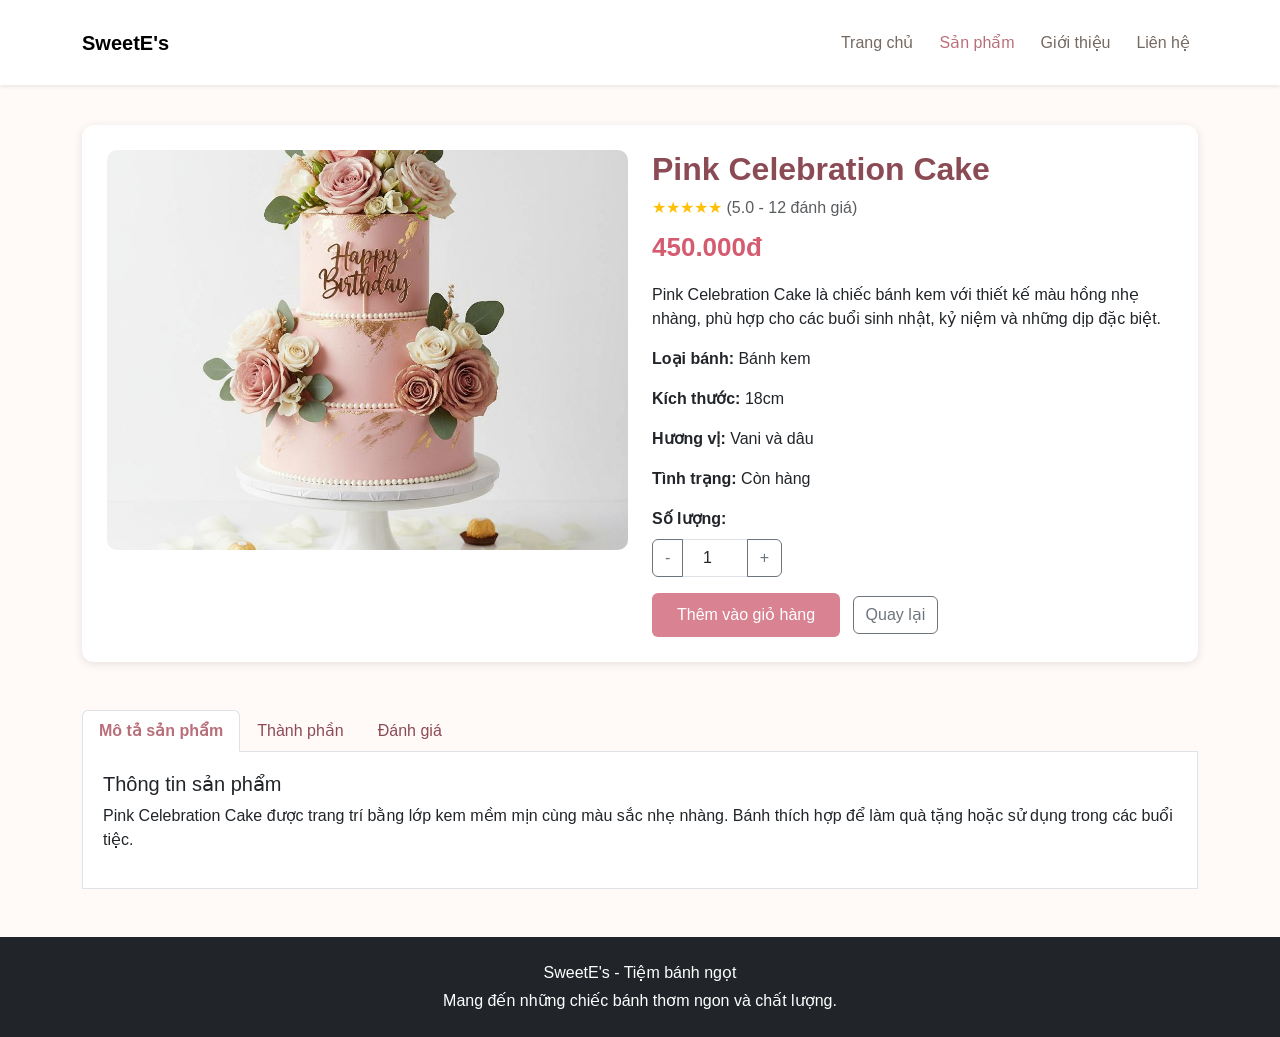
==== commit ea80cefd: "refactor: Doi ten file" ====
--- a/web-ban-banh-ngot/HTML/pages/chi-tiet-banh.html
+++ b/web-ban-banh-ngot/HTML/pages/chi-tiet-banh.html
@@ -4,7 +4,7 @@
 <head>
     <meta charset="UTF-8">
     <meta name="viewport" content="width=device-width, initial-scale=1.0">
-    <title>Chi tiết bánh - SweetCake</title>
+    <title>Chi tiết bánh - SweetE's</title>
 
     <link rel="stylesheet" href="../../CSS/bootstrap.min.css">
 
@@ -113,7 +113,7 @@
         <nav class="navbar navbar-expand-lg navbar-light bg-white shadow-sm">
             <div class="container">
                 <a class="navbar-brand fw-bold" href="../index.html">
-                    SweetCake
+                    SweetE's
                 </a>
 
                 <button class="navbar-toggler" type="button"
@@ -127,13 +127,13 @@
                             <a class="nav-link" href="../index.html">Trang chủ</a>
                         </li>
                         <li class="nav-item">
-                            <a class="nav-link active" href="danh-sach-banh.html">Sản phẩm</a>
-                        </li>
-                        <li class="nav-item">
-                            <a class="nav-link" href="../index.html#gioithieu">Giới thiệu</a>
-                        </li>
-                        <li class="nav-item">
-                            <a class="nav-link" href="../index.html#lienhe">Liên hệ</a>
+                            <a class="nav-link active" href="sanpham.html">Sản phẩm</a>
+                        </li>
+                        <li class="nav-item">
+                            <a class="nav-link" href="">Giới thiệu</a>
+                        </li>
+                        <li class="nav-item">
+                            <a class="nav-link" href="">Liên hệ</a>
                         </li>
                     </ul>
                 </div>
@@ -194,7 +194,7 @@
                         Thêm vào giỏ hàng
                     </button>
 
-                    <a href="danh-sach-banh.html"
+                    <a href="sanpham.html"
                         class="btn btn-outline-secondary ms-2">
                         Quay lại
                     </a>
@@ -277,7 +277,7 @@
 
     <!-- FOOTER -->
     <footer class="bg-dark text-white text-center py-4 mt-5">
-        <p class="mb-1">SweetCake - Tiệm bánh ngọt</p>
+        <p class="mb-1">SweetE's - Tiệm bánh ngọt</p>
         <p class="mb-0">Mang đến những chiếc bánh thơm ngon và chất lượng.</p>
     </footer>
 
